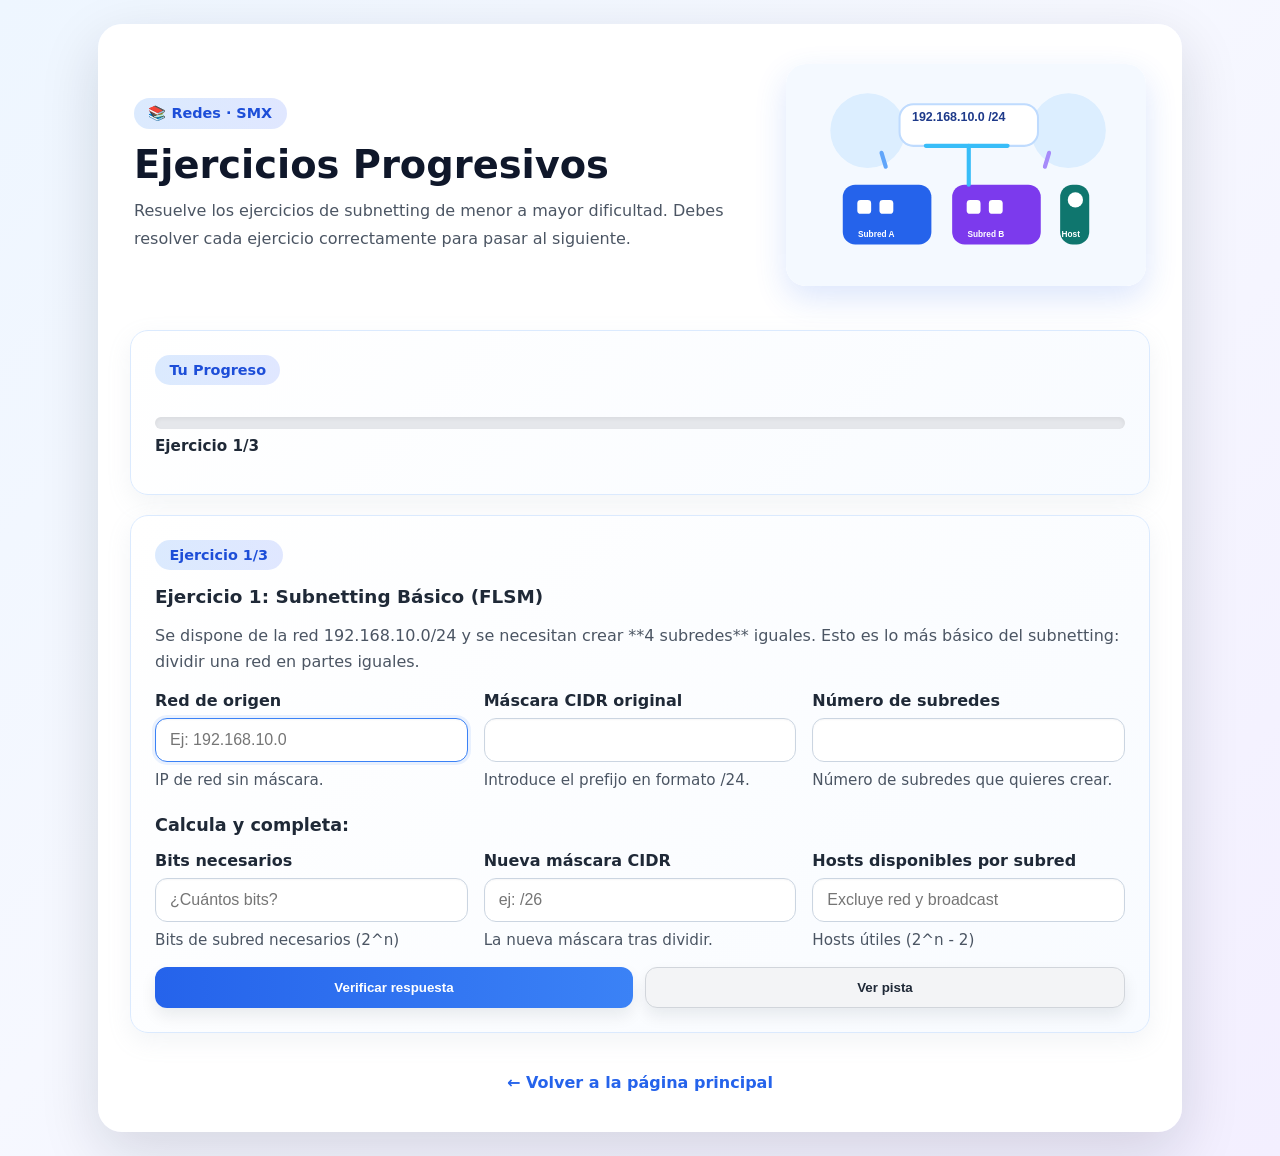
==== exercises.html @ 2f43bd8b "Añadiendo ejercicios de JavaScript y HTML para mejorar la interactividad de la página web. Se han cr" ====
<!DOCTYPE html>
<html lang="es">
<head>
  <meta charset="UTF-8" />
  <meta name="viewport" content="width=device-width, initial-scale=1.0" />
  <title>Ejercicios de Subnetting - Progresivos</title>
  <link rel="stylesheet" href="style.css" />
</head>
<body>
  <div class="container">
    <!-- Encabezado principal -->
    <header class="hero">
      <div class="hero-copy">
        <div class="badge">📚 Redes · SMX</div>
        <h1>Ejercicios Progresivos</h1>
        <p class="subtitle">Resuelve los ejercicios de subnetting de menor a mayor dificultad. Debes resolver cada ejercicio correctamente para pasar al siguiente.</p>
      </div>
      <div class="hero-visual">
        <img src="assets/network-illustration.svg" alt="Ilustración de redes y subnetting" />
      </div>
    </header>

    <!-- Barra de progreso -->
    <div class="card">
      <div class="badge">Tu Progreso</div>
      <div class="progress-container">
        <div class="progress-bar">
          <div class="progress-fill" id="progressFill"></div>
        </div>
        <p class="progress-text" id="progressText">Ejercicio 0/0</p>
      </div>
    </div>

    <!-- Sección del ejercicio actual -->
    <div class="card">
      <div class="badge" id="exerciseBadge">Ejercicio 1</div>
      <h2 id="exerciseTitle">Enunciado</h2>
      <p id="exerciseDescription" class="exercise-description"></p>

      <div class="form-grid">
        <div class="field-group">
          <label for="networkInput"><strong>Red de origen</strong></label>
          <input id="networkInput" type="text" placeholder="Ej: 192.168.10.0" />
          <span class="hint">IP de red sin máscara.</span>
        </div>
        <div class="field-group">
          <label for="prefixInput"><strong>Máscara CIDR original</strong></label>
          <input id="prefixInput" type="number" min="1" max="30" />
          <span class="hint">Introduce el prefijo en formato /24.</span>
        </div>
        <div class="field-group">
          <label for="subnetsInput"><strong>Número de subredes</strong></label>
          <input id="subnetsInput" type="number" min="1" />
          <span class="hint">Número de subredes que quieres crear.</span>
        </div>
      </div>

      <h3 style="margin-top: 24px; margin-bottom: 12px; font-size: 1.1rem;">Calcula y completa:</h3>
      
      <div class="form-grid">
        <div class="field-group">
          <label for="bitsInput"><strong>Bits necesarios</strong></label>
          <input id="bitsInput" type="number" min="1" placeholder="¿Cuántos bits?" />
          <span class="hint">Bits de subred necesarios (2^n)</span>
        </div>
        <div class="field-group">
          <label for="newMaskInput"><strong>Nueva máscara CIDR</strong></label>
          <input id="newMaskInput" type="number" min="1" max="30" placeholder="ej: /26" />
          <span class="hint">La nueva máscara tras dividir.</span>
        </div>
        <div class="field-group">
          <label for="hostsInput"><strong>Hosts disponibles por subred</strong></label>
          <input id="hostsInput" type="number" min="1" placeholder="Excluye red y broadcast" />
          <span class="hint">Hosts útiles (2^n - 2)</span>
        </div>
      </div>

      <!-- Mensaje de validación -->
      <div id="feedbackMessage" class="feedback-hidden"></div>

      <div class="button-group">
        <button id="verifyExercise" class="primary" type="button">Verificar respuesta</button>
        <button id="showHint" class="secondary" type="button">Ver pista</button>
      </div>
    </div>

    <!-- Sección de pista -->
    <div class="card hint-card hidden" id="hintCard">
      <div class="badge">💡 Pista</div>
      <p id="hintContent"></p>
    </div>

    <!-- Sección de éxito -->
    <div class="card success-card hidden" id="successCard">
      <div class="badge">✅ ¡Correcto!</div>
      <p id="successMessage"></p>
      <button id="nextExercise" class="primary" type="button" style="margin-top: 16px;">Siguiente ejercicio →</button>
    </div>

    <!-- Sección final -->
    <div class="card final-card hidden" id="finalCard">
      <div class="badge">🎉 ¡Felicitaciones!</div>
      <h2>Has completado todos los ejercicios</h2>
      <p>Excelente trabajo. Has completado exitosamente todos los ejercicios de subnetting progresivos.</p>
      <div class="button-group">
        <button id="restartExercises" class="primary" type="button">Reiniciar desde el inicio</button>
        <button id="goToMain" class="secondary" type="button">Ir a la página principal</button>
      </div>
    </div>

    <!-- Información de red resultante -->
    <div class="card info-section hidden" id="infoSection">
      <div class="badge">Información de red</div>
      <div class="info-grid">
        <div class="info-card">
          <strong>Tipo</strong>
          <span id="info-type">FLSM</span>
        </div>
        <div class="info-card">
          <strong>Nueva máscara</strong>
          <span id="info-mask">-</span>
        </div>
        <div class="info-card">
          <strong>Direcciones por subred</strong>
          <span id="info-addresses">-</span>
        </div>
        <div class="info-card">
          <strong>Hosts útiles por subred</strong>
          <span id="info-hosts">-</span>
        </div>
      </div>
    </div>

    <!-- Tabla de subredes resultante -->
    <div class="card table-section hidden" id="tableSection">
      <div class="badge">Tabla de subredes</div>
      <div class="table-wrapper">
        <table class="subnet-table">
          <thead>
            <tr>
              <th>Subred</th>
              <th>Dirección de red</th>
              <th>Broadcast</th>
              <th>Rango hosts</th>
              <th>Hosts útiles</th>
            </tr>
          </thead>
          <tbody id="subnetTableBody"></tbody>
        </table>
      </div>
    </div>

    <!-- Enlace a página principal -->
    <div style="text-align: center; margin-top: 32px;">
      <a href="index.html" class="link-button">← Volver a la página principal</a>
    </div>
  </div>

  <script src="exercises.js"></script>
</body>
</html>
---- style.css ----
/* Estilos generales de la página */
body {
  margin: 0;
  font-family: Inter, system-ui, sans-serif;
  background: linear-gradient(135deg, #eef6ff 0%, #f6f8ff 45%, #f3efff 100%);
  color: #1f2937;
  display: flex;
  justify-content: center;
  padding: 24px;
}

.container {
  width: min(100%, 1020px);
  background: rgba(255, 255, 255, 0.95);
  border-radius: 24px;
  box-shadow: 0 20px 60px rgba(15, 23, 42, 0.14);
  padding: 32px;
  backdrop-filter: blur(8px);
}

/* Encabezado con imagen y texto introductorio */
.hero {
  display: grid;
  grid-template-columns: 1.2fr 0.8fr;
  gap: 24px;
  align-items: center;
  margin-bottom: 24px;
  padding: 8px 4px 20px;
}

.hero-copy h1 {
  margin: 0 0 12px;
  font-size: clamp(2rem, 3vw, 3rem);
  line-height: 1.05;
  color: #0f172a;
}

.hero-visual img {
  width: 100%;
  max-width: 360px;
  display: block;
  margin-left: auto;
  border-radius: 20px;
  box-shadow: 0 12px 32px rgba(37, 99, 235, 0.16);
}

.subtitle {
  margin: 0;
  color: #4b5563;
  line-height: 1.7;
  font-size: 1rem;
}

/* Tarjetas de contenido */
.card {
  background: linear-gradient(135deg, #ffffff 0%, #f8fbff 100%);
  border: 1px solid #dbeafe;
  border-radius: 18px;
  padding: 24px;
  margin-bottom: 20px;
  box-shadow: 0 8px 24px rgba(148, 163, 184, 0.12);
}

.card h2 {
  margin-top: 0;
  font-size: 1.15rem;
}

.card h3 {
  margin-bottom: 12px;
  font-size: 1rem;
  color: #1f2937;
  font-weight: 600;
}

.step-list {
  list-style: none;
  padding: 0;
  margin: 0;
  display: grid;
  gap: 12px;
}

.step-card {
  border-radius: 12px;
  padding: 16px;
  background: #ffffff;
  border: 1px solid #d1d5db;
}

.step-card strong {
  display: block;
  margin-bottom: 8px;
  color: #111827;
}

.controls {
  display: flex;
  gap: 12px;
  flex-wrap: wrap;
  margin-top: 20px;
}

button {
  border: none;
  cursor: pointer;
  border-radius: 12px;
  padding: 12px 20px;
  font-weight: 700;
  transition: transform 0.15s ease, box-shadow 0.15s ease, background-color 0.15s ease;
  box-shadow: 0 8px 16px rgba(15, 23, 42, 0.08);
}

button:hover {
  transform: translateY(-1px);
}

button:disabled {
  opacity: 0.55;
  cursor: not-allowed;
}

.primary {
  background: linear-gradient(90deg, #2563eb, #3b82f6);
  color: white;
}

.secondary {
  background: #eef2ff;
  color: #4338ca;
}

.badge {
  display: inline-flex;
  padding: 0.45rem 0.9rem;
  border-radius: 999px;
  background: linear-gradient(90deg, #dbeafe, #e0e7ff);
  color: #1d4ed8;
  font-size: 0.9rem;
  margin-bottom: 16px;
  font-weight: 700;
}

/* Cuadricula de información de red */
.info-grid {
  display: grid;
  gap: 16px;
  grid-template-columns: repeat(auto-fit, minmax(180px, 1fr));
  margin-top: 16px;
}

.info-card {
  background: #eff6ff;
  border-radius: 14px;
  padding: 16px;
  border: 1px solid #bfdbfe;
}

/* Representación visual de la máscara en bits */
.mask-bits {
  display: flex;
  flex-wrap: wrap;
  align-items: center;
  gap: 0;
  padding: 12px;
  border: 1px solid #cbd5e1;
  border-radius: 14px;
  background: #f8fafc;
  margin-top: 12px;
}

.mask-bit {
  display: inline-block;
  font-family: ui-monospace, SFMono-Regular, Menlo, Monaco, Consolas, 'Liberation Mono', 'Courier New', monospace;
  font-size: 0.95rem;
  margin-right: 2px;
  color: #111827;
}

.mask-separator {
  display: inline-block;
  margin: 0 8px;
  color: #4b5563;
  font-family: ui-monospace, SFMono-Regular, Menlo, Monaco, Consolas, 'Liberation Mono', 'Courier New', monospace;
}

.mask-bit.network {
  color: #1d4ed8;
}

.mask-bit.subnet {
  color: #92400e;
}

.mask-bit.host {
  color: #065f46;
}

.mask-legend {
  display: flex;
  gap: 10px;
  flex-wrap: wrap;
  margin-top: 14px;
}

.mask-legend-item {
  display: inline-flex;
  align-items: center;
  gap: 8px;
  padding: 10px 14px;
  border-radius: 999px;
  font-size: 0.9rem;
  border: 1px solid transparent;
}

.mask-legend-item.network {
  background: #dbeafe;
  border-color: #bfdbfe;
  color: #1d4ed8;
}

.mask-legend-item.subnet {
  background: #fef3c7;
  border-color: #fde68a;
  color: #92400e;
}

.mask-legend-item.host {
  background: #d1fae5;
  border-color: #a7f3d0;
  color: #065f46;
}

/* Tabla de subredes con scroll horizontal en pantallas pequeñas */
.table-wrapper {
  overflow-x: auto;
  margin-top: 16px;
}

.subnet-table {
  width: 100%;
  border-collapse: collapse;
  min-width: 720px;
}

.subnet-table th,
.subnet-table td {
  border: 1px solid #d1d5db;
  padding: 14px 12px;
  text-align: left;
  vertical-align: middle;
}

.subnet-table th {
  background: #eff6ff;
  color: #1e3a8a;
  font-weight: 700;
}

.subnet-table td {
  background: #ffffff;
  cursor: pointer;
  transition: background-color 0.15s ease;
}

.subnet-table td:hover {
  background: #e0f2fe;
}

.subnet-table tr.selected td {
  background: #dbeafe;
}

.cell-explanation {
  background: #ffffff;
  border: 1px solid #d1d5db;
  border-radius: 14px;
  padding: 18px;
  margin-top: 18px;
}

.cell-explanation h3 {
  margin: 0 0 12px;
  font-size: 1.05rem;
}

.cell-explanation ol {
  margin: 0;
  padding-left: 18px;
  color: #334155;
}

.cell-explanation li {
  margin-bottom: 16px;
}

.binary-line-container {
  display: flex;
  flex-direction: column;
  gap: 6px;
  margin-top: 8px;
}

.binary-label {
  font-size: 0.95rem;
  color: #1f2937;
  font-weight: 600;
}

.binary-line {
  display: flex;
  flex-wrap: wrap;
  align-items: center;
  gap: 0;
  padding: 8px 10px;
  background: #f8fafc;
  border: 1px solid #e2e8f0;
  border-radius: 12px;
}

.binary-bit {
  font-family: ui-monospace, SFMono-Regular, Menlo, Monaco, Consolas, 'Liberation Mono', 'Courier New', monospace;
  font-size: 0.95rem;
  line-height: 1.35;
  width: auto;
  padding: 0 2px;
}

.binary-bit.network {
  color: #1d4ed8;
}

.binary-bit.subnet {
  color: #92400e;
}

.binary-bit.host {
  color: #065f46;
}

.binary-separator {
  display: inline-block;
  margin: 0 6px;
  color: #6b7280;
}

.operation-block {
  display: grid;
  grid-template-columns: 90px 1fr;
  gap: 10px;
  background: #f8fafc;
  border: 1px solid #d1d5db;
  padding: 12px;
  border-radius: 12px;
  overflow-x: auto;
}

.operation-row {
  grid-column: 1 / -1;
  display: grid;
  grid-template-columns: 90px 1fr;
  gap: 10px;
  align-items: center;
  min-width: max-content;
}

.operation-label {
  justify-self: end;
  font-family: ui-monospace, SFMono-Regular, Menlo, Monaco, Consolas, 'Liberation Mono', 'Courier New', monospace;
  font-weight: 700;
}

.operation-divider {
  grid-column: 2 / 3;
  justify-self: start;
  font-family: ui-monospace, SFMono-Regular, Menlo, Monaco, Consolas, 'Liberation Mono', 'Courier New', monospace;
  color: #334155;
}

/* Formulario del ejercicio */
.form-grid {
  display: grid;
  gap: 16px;
  grid-template-columns: repeat(auto-fit, minmax(200px, 1fr));
  margin-top: 16px;
}

.field-group {
  display: grid;
  gap: 8px;
}

input[type='text'], input[type='number'], select {
  width: 100%;
  box-sizing: border-box;
  border: 1px solid #cbd5e1;
  border-radius: 12px;
  padding: 12px 14px;
  background: white;
  color: #111827;
  box-shadow: inset 0 1px 2px rgba(15, 23, 42, 0.04);
  font-size: 1rem;
}

input[type='text']:focus, input[type='number']:focus, select:focus {
  outline: none;
  border-color: #3b82f6;
  box-shadow: inset 0 1px 2px rgba(15, 23, 42, 0.04), 0 0 0 3px rgba(59, 130, 246, 0.1);
}

.hint {
  color: #4b5563;
  font-size: 0.95rem;
  line-height: 1.4;
}

.info-card strong {
  display: block;
  margin-bottom: 8px;
  color: #1e3a8a;
}

/* Ajustes responsive para tablets y móviles */
@media (max-width: 900px) {
  .hero {
    grid-template-columns: 1fr;
    text-align: center;
  }

  .hero-visual img {
    margin: 0 auto;
  }
}

@media (max-width: 780px) {
  body {
    padding: 12px;
  }

  .container {
    padding: 20px;
  }

  .card {
    padding: 18px;
  }

  .form-grid {
    grid-template-columns: 1fr;
  }

  .controls {
    flex-direction: column;
  }

  button {
    width: 100%;
  }
}

@media (max-width: 560px) {
  .container {
    padding: 16px;
    border-radius: 16px;
  }

  .hero-copy h1 {
    font-size: 1.7rem;
  }

  .subtitle {
    font-size: 0.95rem;
  }

  .info-grid {
    grid-template-columns: 1fr;
  }

  .mask-legend {
    flex-direction: column;
    align-items: stretch;
  }

  .mask-legend-item {
    justify-content: center;
  }

  .subnet-table {
    min-width: 620px;
  }

  .operation-block {
    grid-template-columns: 70px 1fr;
  }

  .operation-row {
    grid-template-columns: 70px 1fr;
  }
}

/* ============================================
   ESTILOS PARA EJERCICIOS PROGRESIVOS
   ============================================ */

/* Barra de progreso */
.progress-container {
  margin-top: 16px;
}

.progress-bar {
  width: 100%;
  height: 12px;
  background: #e5e7eb;
  border-radius: 999px;
  overflow: hidden;
  box-shadow: inset 0 2px 4px rgba(0, 0, 0, 0.05);
}

.progress-fill {
  height: 100%;
  background: linear-gradient(90deg, #2563eb, #3b82f6);
  border-radius: 999px;
  width: 0%;
  transition: width 0.3s ease;
  box-shadow: 0 0 10px rgba(37, 99, 235, 0.4);
}

.progress-text {
  margin-top: 8px;
  font-size: 0.95rem;
  color: #1f2937;
  font-weight: 600;
}

/* Mensajes de retroalimentación */
.feedback-hidden {
  display: none !important;
}

.feedback-error {
  display: block;
  background: #fee2e2;
  border: 1px solid #fca5a5;
  color: #991b1b;
  padding: 14px 16px;
  border-radius: 12px;
  margin-top: 16px;
  font-weight: 500;
  animation: slideIn 0.3s ease;
}

.feedback-success {
  display: block;
  background: #dcfce7;
  border: 1px solid #86efac;
  color: #166534;
  padding: 14px 16px;
  border-radius: 12px;
  margin-top: 16px;
  font-weight: 500;
  animation: slideIn 0.3s ease;
}

@keyframes slideIn {
  from {
    opacity: 0;
    transform: translateY(-8px);
  }
  to {
    opacity: 1;
    transform: translateY(0);
  }
}

/* Tarjetas especiales */
.hidden {
  display: none !important;
}

.hint-card,
.success-card,
.final-card {
  border-left: 4px solid #2563eb;
  animation: slideIn 0.3s ease;
}

.hint-card {
  background: #dbeafe;
  border-left-color: #3b82f6;
}

.hint-card .badge {
  background: #bfdbfe;
  color: #1e40af;
}

.hint-card p {
  color: #1e3a8a;
  line-height: 1.6;
}

.success-card {
  background: #dcfce7;
  border-left-color: #16a34a;
}

.success-card .badge {
  background: #bbf7d0;
  color: #166534;
}

.success-card p {
  color: #166534;
  line-height: 1.6;
}

.success-card strong {
  color: #15803d;
}

.final-card {
  background: #fef3c7;
  border-left-color: #f59e0b;
}

.final-card h2 {
  color: #b45309;
  margin-top: 8px;
}

.final-card .badge {
  background: #fde68a;
  color: #92400e;
}

.final-card p {
  color: #92400e;
  line-height: 1.6;
}

/* Grupo de botones */
.button-group {
  display: flex;
  gap: 12px;
  flex-wrap: wrap;
  margin-top: 16px;
}

.button-group button {
  flex: 1;
  min-width: 140px;
}

.secondary {
  background: #f3f4f6;
  color: #1f2937;
  border: 1px solid #d1d5db;
}

.secondary:hover {
  background: #e5e7eb;
}

/* Secciones colapsables */
.info-section,
.table-section {
  animation: slideIn 0.3s ease;
}

/* Enlace a página principal */
.link-button {
  display: inline-block;
  color: #2563eb;
  text-decoration: none;
  font-weight: 600;
  padding: 8px 12px;
  border-radius: 8px;
  transition: background-color 0.2s ease;
}

.link-button:hover {
  background-color: #dbeafe;
}

/* Descripción del ejercicio */
.exercise-description {
  line-height: 1.6;
  color: #4b5563;
  font-size: 1rem;
}

.exercise-description strong {
  color: #1f2937;
}

/* Responsive para ejercicios */
@media (max-width: 780px) {
  .button-group {
    flex-direction: column;
  }

  .button-group button {
    width: 100%;
  }

  .progress-bar {
    height: 10px;
  }
}
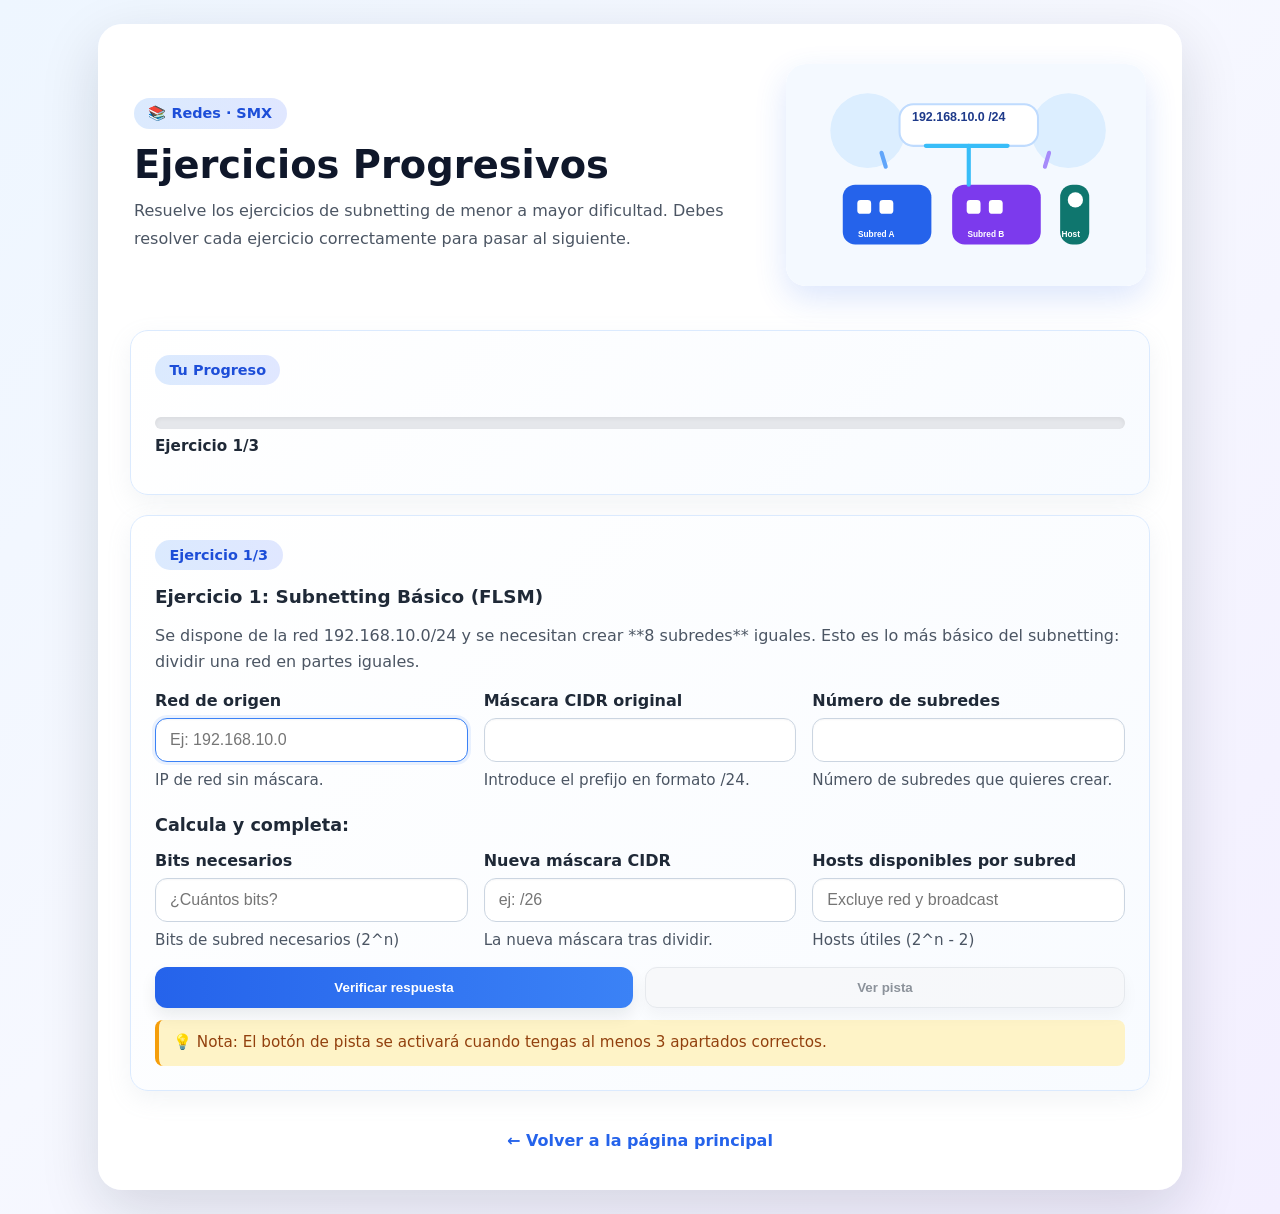
==== commit 91896d6e: "Mejoradas pistas y deshabilitado botón de pista al cargar ejercicio." ====
--- a/exercises.html
+++ b/exercises.html
@@ -80,8 +80,10 @@
 
       <div class="button-group">
         <button id="verifyExercise" class="primary" type="button">Verificar respuesta</button>
-        <button id="showHint" class="secondary" type="button">Ver pista</button>
+        <button id="showHint" class="secondary" type="button" title="Necesitas al menos 3 apartados correctos">Ver pista</button>
       </div>
+
+      <p id="hintRequirement" class="hint-requirement">💡 Nota: El botón de pista se activará cuando tengas al menos 3 apartados correctos.</p>
     </div>
 
     <!-- Sección de pista -->
--- a/style.css
+++ b/style.css
@@ -408,6 +408,29 @@
   box-shadow: inset 0 1px 2px rgba(15, 23, 42, 0.04), 0 0 0 3px rgba(59, 130, 246, 0.1);
 }
 
+/* Estilos de validación para inputs */
+input.valid {
+  border-color: #10b981;
+  background-color: #ecfdf5;
+  box-shadow: inset 0 1px 2px rgba(15, 23, 42, 0.04), 0 0 0 3px rgba(16, 185, 129, 0.1);
+}
+
+input.valid:focus {
+  border-color: #10b981;
+  box-shadow: inset 0 1px 2px rgba(15, 23, 42, 0.04), 0 0 0 3px rgba(16, 185, 129, 0.2);
+}
+
+input.invalid {
+  border-color: #ef4444;
+  background-color: #fef2f2;
+  box-shadow: inset 0 1px 2px rgba(15, 23, 42, 0.04), 0 0 0 3px rgba(239, 68, 68, 0.1);
+}
+
+input.invalid:focus {
+  border-color: #ef4444;
+  box-shadow: inset 0 1px 2px rgba(15, 23, 42, 0.04), 0 0 0 3px rgba(239, 68, 68, 0.2);
+}
+
 .hint {
   color: #4b5563;
   font-size: 0.95rem;
@@ -693,6 +716,19 @@
   color: #1f2937;
 }
 
+/* Requisito para la pista */
+.hint-requirement {
+  margin-top: 12px;
+  margin-bottom: 0;
+  padding: 12px 14px;
+  background: #fef3c7;
+  border-left: 4px solid #f59e0b;
+  border-radius: 8px;
+  color: #92400e;
+  font-size: 0.95rem;
+  line-height: 1.4;
+}
+
 /* Responsive para ejercicios */
 @media (max-width: 780px) {
   .button-group {
